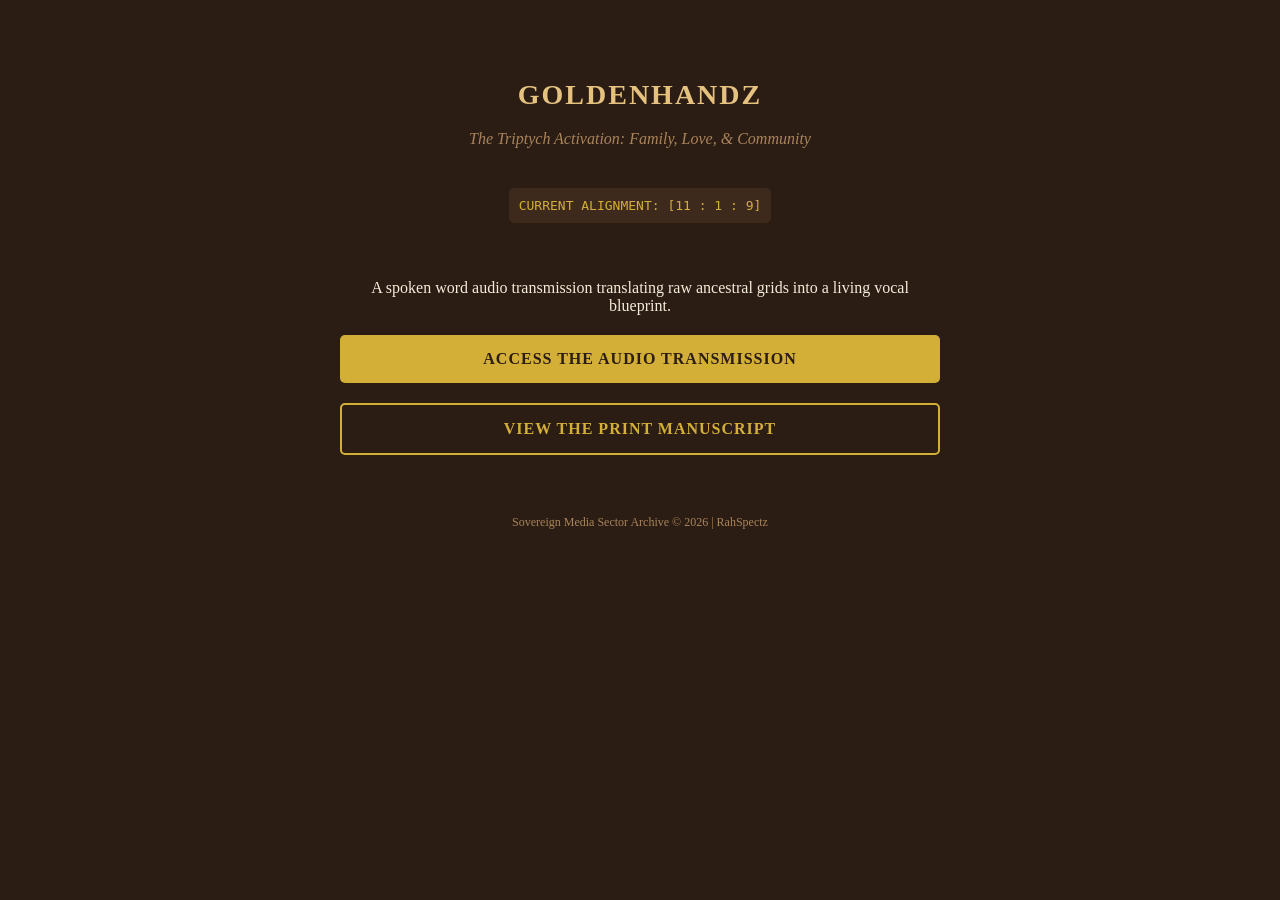
==== index.html @ a6b0001c "Deploy: Launch sovereign landing page interface" ====
<!DOCTYPE html>
<html lang="en">
<head>
    <meta charset="UTF-8">
    <meta name="viewport" content="width=device-width, initial-scale=1.0">
    <title>GoldenHandz | Spoken Word Archive</title>
    <style>
        body {
            background-color: #2b1d14;
            color: #f5ebd9;
            font-family: 'Georgia', serif;
            margin: 0;
            padding: 20px;
            text-align: center;
        }
        .container {
            max-width: 600px;
            margin: 0 auto;
            padding-top: 40px;
        }
        h1 {
            color: #e6c280;
            letter-spacing: 2px;
            text-transform: uppercase;
            font-size: 28px;
        }
        .subtitle {
            color: #a9845b;
            font-style: italic;
            margin-bottom: 40px;
        }
        .frequency {
            font-family: monospace;
            color: #d4af37;
            background: #3d2a1d;
            padding: 10px;
            border-radius: 5px;
            display: inline-block;
            margin-bottom: 40px;
        }
        .btn {
            display: block;
            background-color: #d4af37;
            color: #2b1d14;
            text-decoration: none;
            padding: 15px;
            font-weight: bold;
            border-radius: 5px;
            text-transform: uppercase;
            letter-spacing: 1px;
            margin: 20px 0;
            transition: background 0.3s;
        }
        .footer {
            margin-top: 60px;
            font-size: 12px;
            color: #a9845b;
        }
    </style>
</head>
<body>
    <div class="container">
        <h1>GoldenHandz</h1>
        <div class="subtitle">The Triptych Activation: Family, Love, & Community</div>
        
        <div class="frequency">CURRENT ALIGNMENT: [11 : 1 : 9]</div>
        
        <p>A spoken word audio transmission translating raw ancestral grids into a living vocal blueprint.</p>
        
        <!-- Link this to your free Bandcamp or Gumroad release page once created -->
        <a href="#" class="btn">Access the Audio Transmission</a>
        
        <!-- Direct link to view your compiled anthology PDF -->
        <a href="goldenhandz_spoken_word_anthology.pdf" class="btn" style="background: transparent; border: 2px solid #d4af37; color: #d4af37;">View the Print Manuscript</a>
        
        <div class="footer">
            Sovereign Media Sector Archive &copy; 2026 | RahSpectz
        </div>
    </div>
</body>
</html>
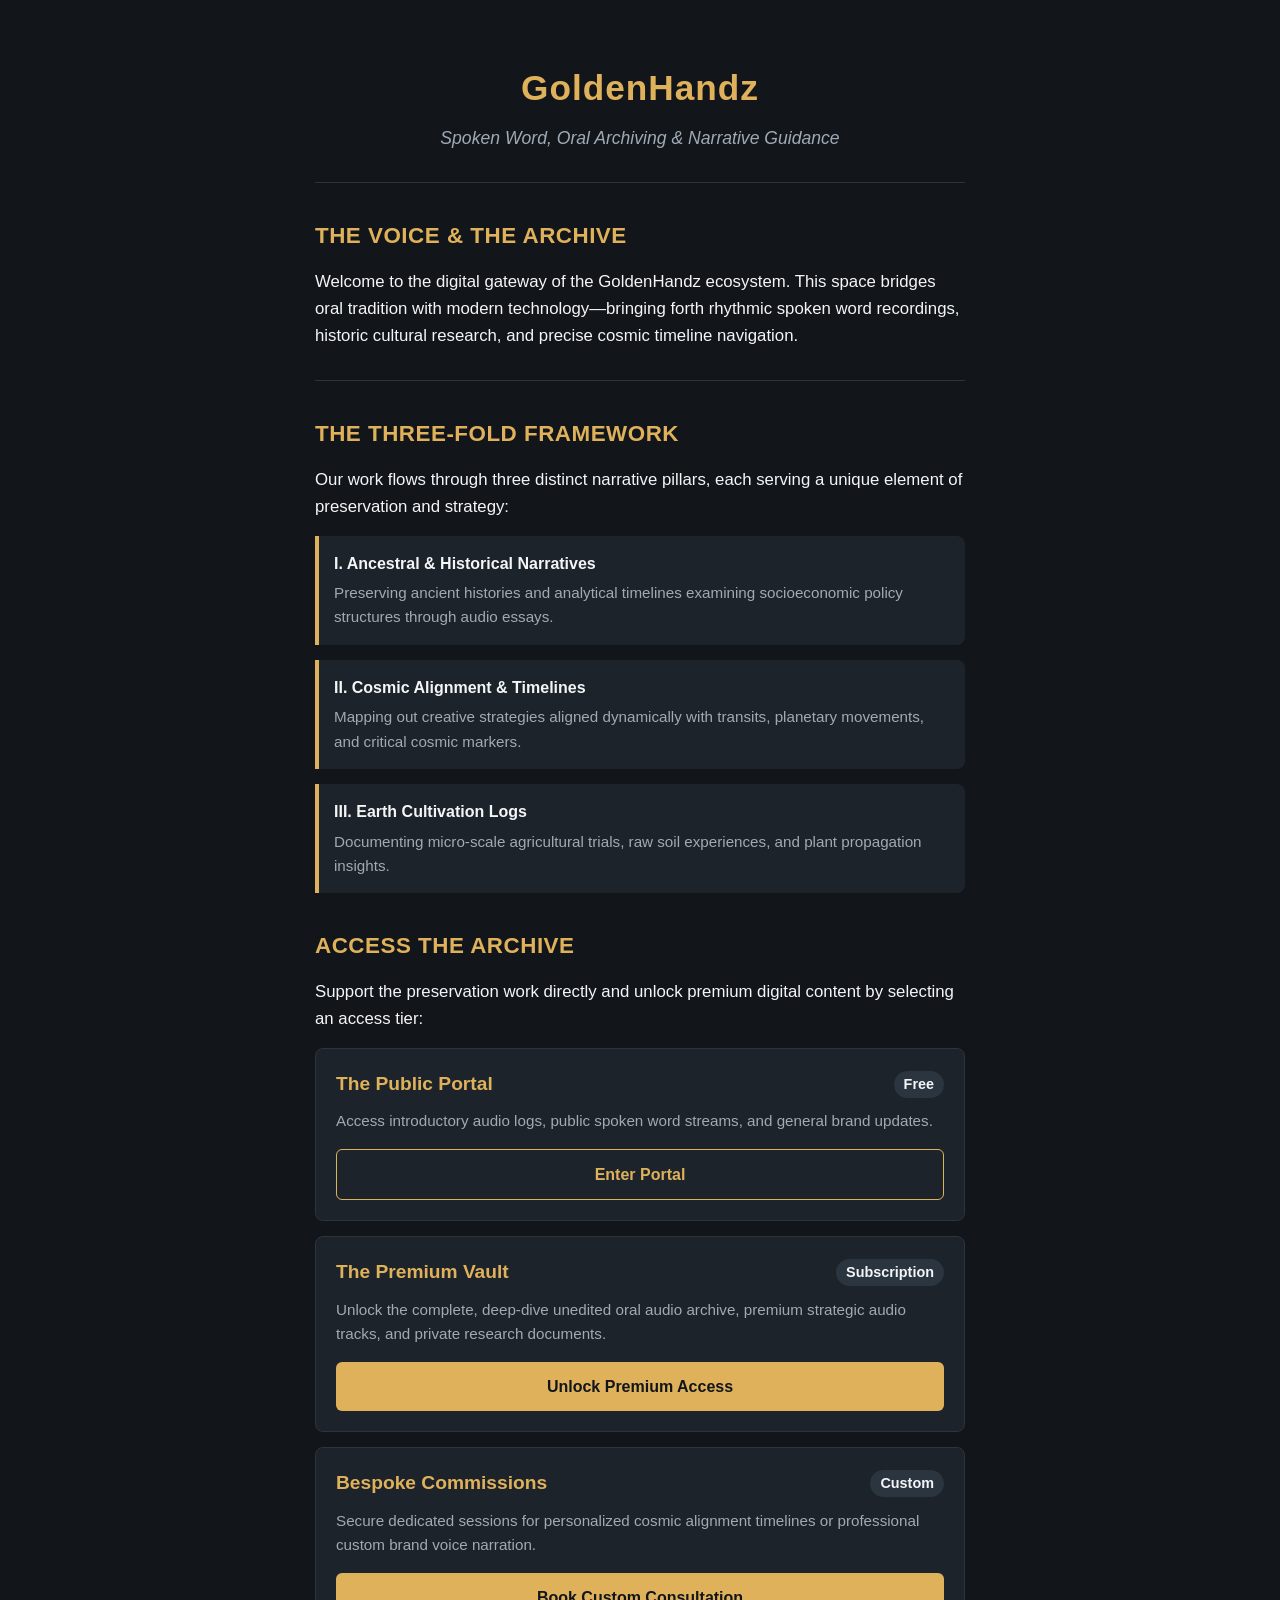
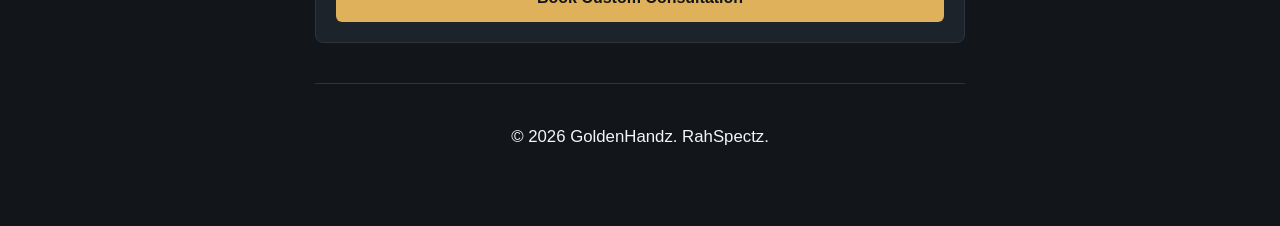
==== commit 7350efed: "Create index.html" ====
--- a/index.html
+++ b/index.html
@@ -3,79 +3,237 @@
 <head>
     <meta charset="UTF-8">
     <meta name="viewport" content="width=device-width, initial-scale=1.0">
-    <title>GoldenHandz | Spoken Word Archive</title>
+    <title>GoldenHandz | Spoken Word & Oral Archiving</title>
     <style>
+        /* Modern Minimalist & Cultural Aesthetic */
+        :root {
+            --gold: #dfb15b;
+            --dark-bg: #12161a;
+            --card-bg: #1c232a;
+            --text-light: #f4f5f6;
+            --text-muted: #a0aab5;
+        }
+
+        * {
+            box-sizing: border-box;
+            margin: 0;
+            padding: 0;
+        }
+
         body {
-            background-color: #2b1d14;
-            color: #f5ebd9;
-            font-family: 'Georgia', serif;
-            margin: 0;
+            background-color: var(--dark-bg);
+            color: var(--text-light);
+            font-family: -apple-system, BlinkMacSystemFont, "Segoe UI", Roboto, Helvetica, Arial, sans-serif;
+            line-height: 1.6;
             padding: 20px;
+        }
+
+        .container {
+            max-width: 650px;
+            margin: 0 auto;
+        }
+
+        /* Hero Header Section */
+        header {
             text-align: center;
-        }
-        .container {
-            max-width: 600px;
-            margin: 0 auto;
-            padding-top: 40px;
-        }
+            padding: 40px 0 30px 0;
+            border-bottom: 1px solid #2a3540;
+        }
+
         h1 {
-            color: #e6c280;
-            letter-spacing: 2px;
+            color: var(--gold);
+            font-size: 2.2rem;
+            letter-spacing: 1px;
+            margin-bottom: 8px;
+        }
+
+        .subtitle {
+            font-size: 1.1rem;
+            font-style: italic;
+            color: var(--text-muted);
+        }
+
+        h2 {
+            color: var(--gold);
+            font-size: 1.4rem;
+            margin: 35px 0 15px 0;
             text-transform: uppercase;
-            font-size: 28px;
-        }
-        .subtitle {
-            color: #a9845b;
-            font-style: italic;
-            margin-bottom: 40px;
-        }
-        .frequency {
-            font-family: monospace;
-            color: #d4af37;
-            background: #3d2a1d;
-            padding: 10px;
-            border-radius: 5px;
-            display: inline-block;
-            margin-bottom: 40px;
-        }
-        .btn {
+            letter-spacing: 0.5px;
+        }
+
+        p {
+            color: var(--text-light);
+            margin-bottom: 15px;
+            font-size: 1.05rem;
+        }
+
+        /* Three-Fold Pillars Layout */
+        .pillar-container {
+            display: grid;
+            gap: 15px;
+            margin-top: 15px;
+        }
+
+        .pillar-card {
+            background-color: var(--card-bg);
+            border-left: 4px solid var(--gold);
+            padding: 15px;
+            border-radius: 0 8px 8px 0;
+        }
+
+        .pillar-title {
+            font-weight: bold;
+            color: var(--text-light);
+            margin-bottom: 5px;
+        }
+
+        /* Tiered Monetization Tracks */
+        .tier-list {
+            list-style: none;
+        }
+
+        .tier-item {
+            background-color: var(--card-bg);
+            border: 1px solid #2a3540;
+            border-radius: 8px;
+            padding: 20px;
+            margin-bottom: 15px;
+        }
+
+        .tier-header {
+            display: flex;
+            justify-content: space-between;
+            align-items: center;
+            margin-bottom: 10px;
+        }
+
+        .tier-name {
+            font-size: 1.2rem;
+            font-weight: bold;
+            color: var(--gold);
+        }
+
+        .tier-price {
+            font-weight: bold;
+            background: #2a3540;
+            padding: 2px 10px;
+            border-radius: 20px;
+            font-size: 0.9rem;
+        }
+
+        /* Direct Action Buttons */
+        .cta-btn {
             display: block;
-            background-color: #d4af37;
-            color: #2b1d14;
+            text-align: center;
+            background-color: var(--gold);
+            color: #12161a;
             text-decoration: none;
-            padding: 15px;
-            font-weight: bold;
-            border-radius: 5px;
-            text-transform: uppercase;
-            letter-spacing: 1px;
-            margin: 20px 0;
-            transition: background 0.3s;
-        }
-        .footer {
-            margin-top: 60px;
-            font-size: 12px;
-            color: #a9845b;
+            font-weight: bold;
+            padding: 12px;
+            border-radius: 6px;
+            margin-top: 15px;
+            transition: opacity 0.2s ease;
+        }
+
+        .cta-btn:hover {
+            opacity: 0.9;
+        }
+
+        footer {
+            text-align: center;
+            padding: 40px 0;
+            color: var(--text-muted);
+            font-size: 0.85rem;
+            border-top: 1px solid #2a3540;
+            margin-top: 40px;
         }
     </style>
 </head>
 <body>
+
     <div class="container">
-        <h1>GoldenHandz</h1>
-        <div class="subtitle">The Triptych Activation: Family, Love, & Community</div>
         
-        <div class="frequency">CURRENT ALIGNMENT: [11 : 1 : 9]</div>
-        
-        <p>A spoken word audio transmission translating raw ancestral grids into a living vocal blueprint.</p>
-        
-        <!-- Link this to your free Bandcamp or Gumroad release page once created -->
-        <a href="#" class="btn">Access the Audio Transmission</a>
-        
-        <!-- Direct link to view your compiled anthology PDF -->
-        <a href="goldenhandz_spoken_word_anthology.pdf" class="btn" style="background: transparent; border: 2px solid #d4af37; color: #d4af37;">View the Print Manuscript</a>
-        
-        <div class="footer">
-            Sovereign Media Sector Archive &copy; 2026 | RahSpectz
-        </div>
+        <!-- Hero Section -->
+        <header>
+            <h1>GoldenHandz</h1>
+            <div class="subtitle">Spoken Word, Oral Archiving & Narrative Guidance</div>
+        </header>
+
+        <!-- Brand Introduction / The Hook -->
+        <section>
+            <h2>The Voice & The Archive</h2>
+            <p>Welcome to the digital gateway of the GoldenHandz ecosystem. This space bridges oral tradition with modern technology—bringing forth rhythmic spoken word recordings, historic cultural research, and precise cosmic timeline navigation.</p>
+        </section>
+
+        <hr style="border: 0; height: 1px; background: #2a3540; margin: 30px 0;">
+
+        <!-- Section 1: The Three-Fold Storytelling Framework -->
+        <section>
+            <h2>The Three-Fold Framework</h2>
+            <p>Our work flows through three distinct narrative pillars, each serving a unique element of preservation and strategy:</p>
+            
+            <div class="pillar-container">
+                <div class="pillar-card">
+                    <div class="pillar-title">I. Ancestral & Historical Narratives</div>
+                    <p style="font-size: 0.95rem; color: var(--text-muted); margin: 0;">Preserving ancient histories and analytical timelines examining socioeconomic policy structures through audio essays.</p>
+                </div>
+                
+                <div class="pillar-card">
+                    <div class="pillar-title">II. Cosmic Alignment & Timelines</div>
+                    <p style="font-size: 0.95rem; color: var(--text-muted); margin: 0;">Mapping out creative strategies aligned dynamically with transits, planetary movements, and critical cosmic markers.</p>
+                </div>
+                
+                <div class="pillar-card">
+                    <div class="pillar-title">III. Earth Cultivation Logs</div>
+                    <p style="font-size: 0.95rem; color: var(--text-muted); margin: 0;">Documenting micro-scale agricultural trials, raw soil experiences, and plant propagation insights.</p>
+                </div>
+            </div>
+        </section>
+
+        <!-- Section 2: Spoken Word Membership Tiers -->
+        <section>
+            <h2>Access the Archive</h2>
+            <p>Support the preservation work directly and unlock premium digital content by selecting an access tier:</p>
+            
+            <ul class="tier-list">
+                <!-- Tier 1 -->
+                <li class="tier-item">
+                    <div class="tier-header">
+                        <span class="tier-name">The Public Portal</span>
+                        <span class="tier-price">Free</span>
+                    </div>
+                    <p style="font-size: 0.95rem; color: var(--text-muted);">Access introductory audio logs, public spoken word streams, and general brand updates.</p>
+                    <a href="#" class="cta-btn" style="background: transparent; border: 1px solid var(--gold); color: var(--gold);">Enter Portal</a>
+                </li>
+
+                <!-- Tier 2 -->
+                <li class="tier-item">
+                    <div class="tier-header">
+                        <span class="tier-name">The Premium Vault</span>
+                        <span class="tier-price">Subscription</span>
+                    </div>
+                    <p style="font-size: 0.95rem; color: var(--text-muted);">Unlock the complete, deep-dive unedited oral audio archive, premium strategic audio tracks, and private research documents.</p>
+                    <a href="#" class="cta-btn">Unlock Premium Access</a>
+                </li>
+
+                <!-- Tier 3 -->
+                <li class="tier-item">
+                    <div class="tier-header">
+                        <span class="tier-name">Bespoke Commissions</span>
+                        <span class="tier-price">Custom</span>
+                    </div>
+                    <p style="font-size: 0.95rem; color: var(--text-muted);">Secure dedicated sessions for personalized cosmic alignment timelines or professional custom brand voice narration.</p>
+                    <a href="#" class="cta-btn">Book Custom Consultation</a>
+                </li>
+            </ul>
+        </section>
+
+        <!-- Footer -->
+        <footer>
+            <p>&copy; 2026 GoldenHandz. RahSpectz.</p>
+        </footer>
+
     </div>
+
 </body>
 </html>
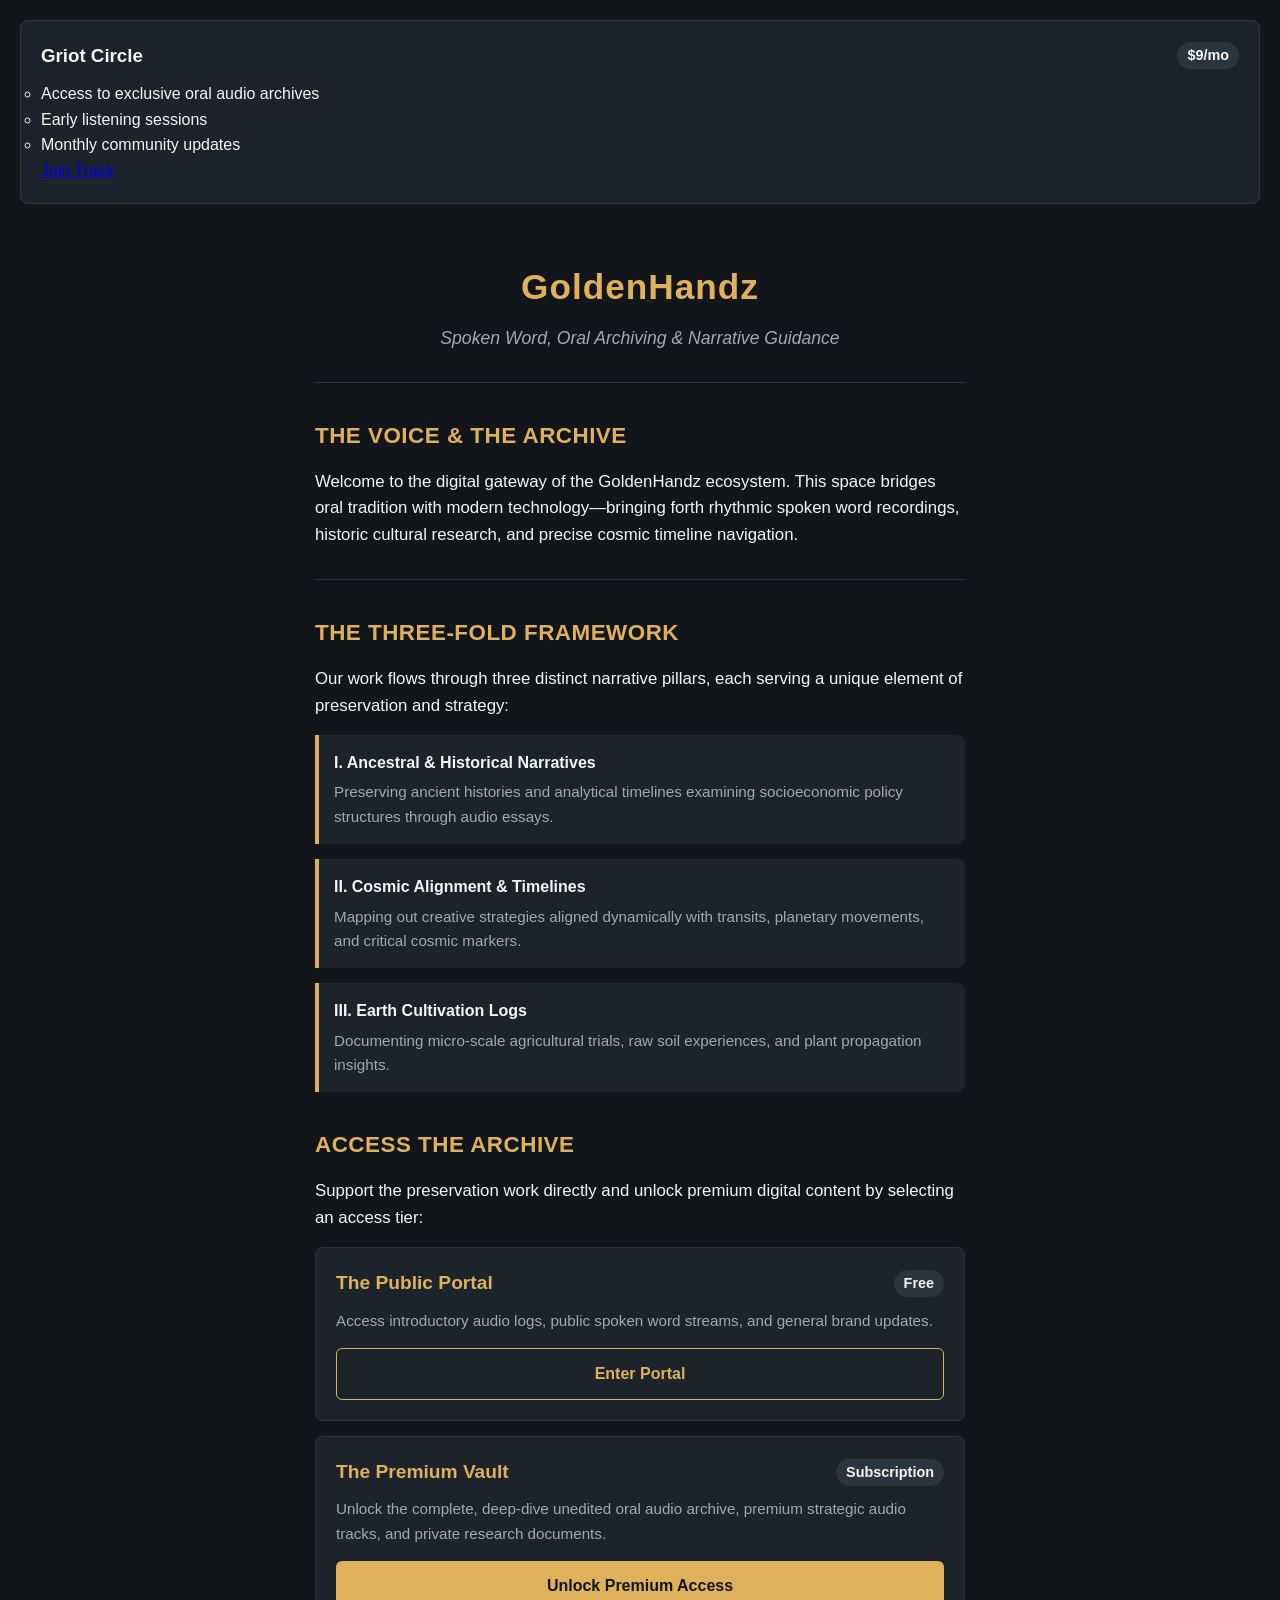
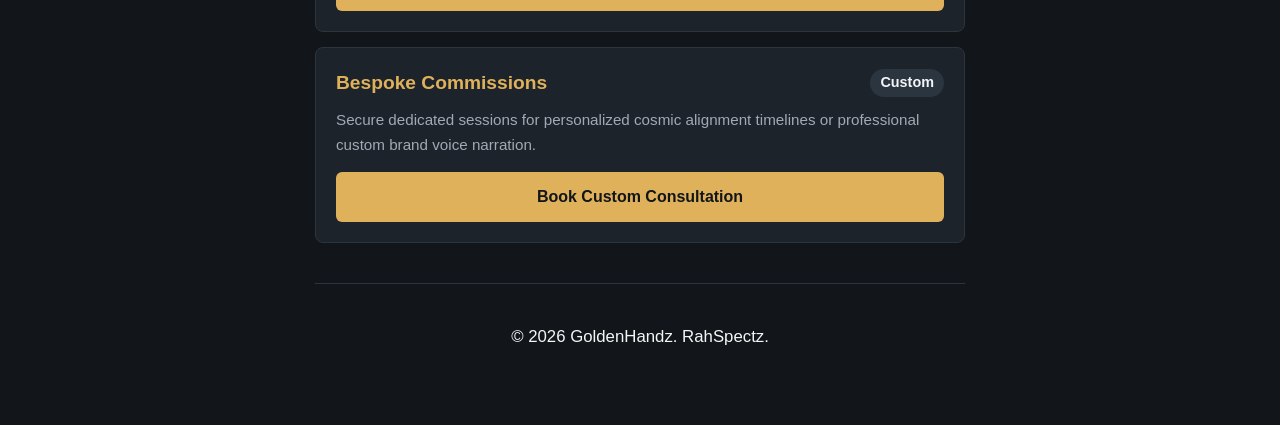
==== commit 1a662b5e: "Update index.html" ====
--- a/index.html
+++ b/index.html
@@ -149,7 +149,22 @@
         }
     </style>
 </head>
-<body>
+<body><!-- GoldenHandz Tiered Monetization Tracks -->
+<ul class="tier-list">
+    <li class="tier-item">
+        <div class="tier-header">
+            <h3 class="tier-title">Griot Circle</h3>
+            <span class="tier-price">$9/mo</span>
+        </div>
+        <ul class="tier-features">
+            <li>Access to exclusive oral audio archives</li>
+            <li>Early listening sessions</li>
+            <li>Monthly community updates</li>
+        </ul>
+        <a href="#" class="tier-button">Join Track</a>
+    </li>
+</ul>
+
 
     <div class="container">
         
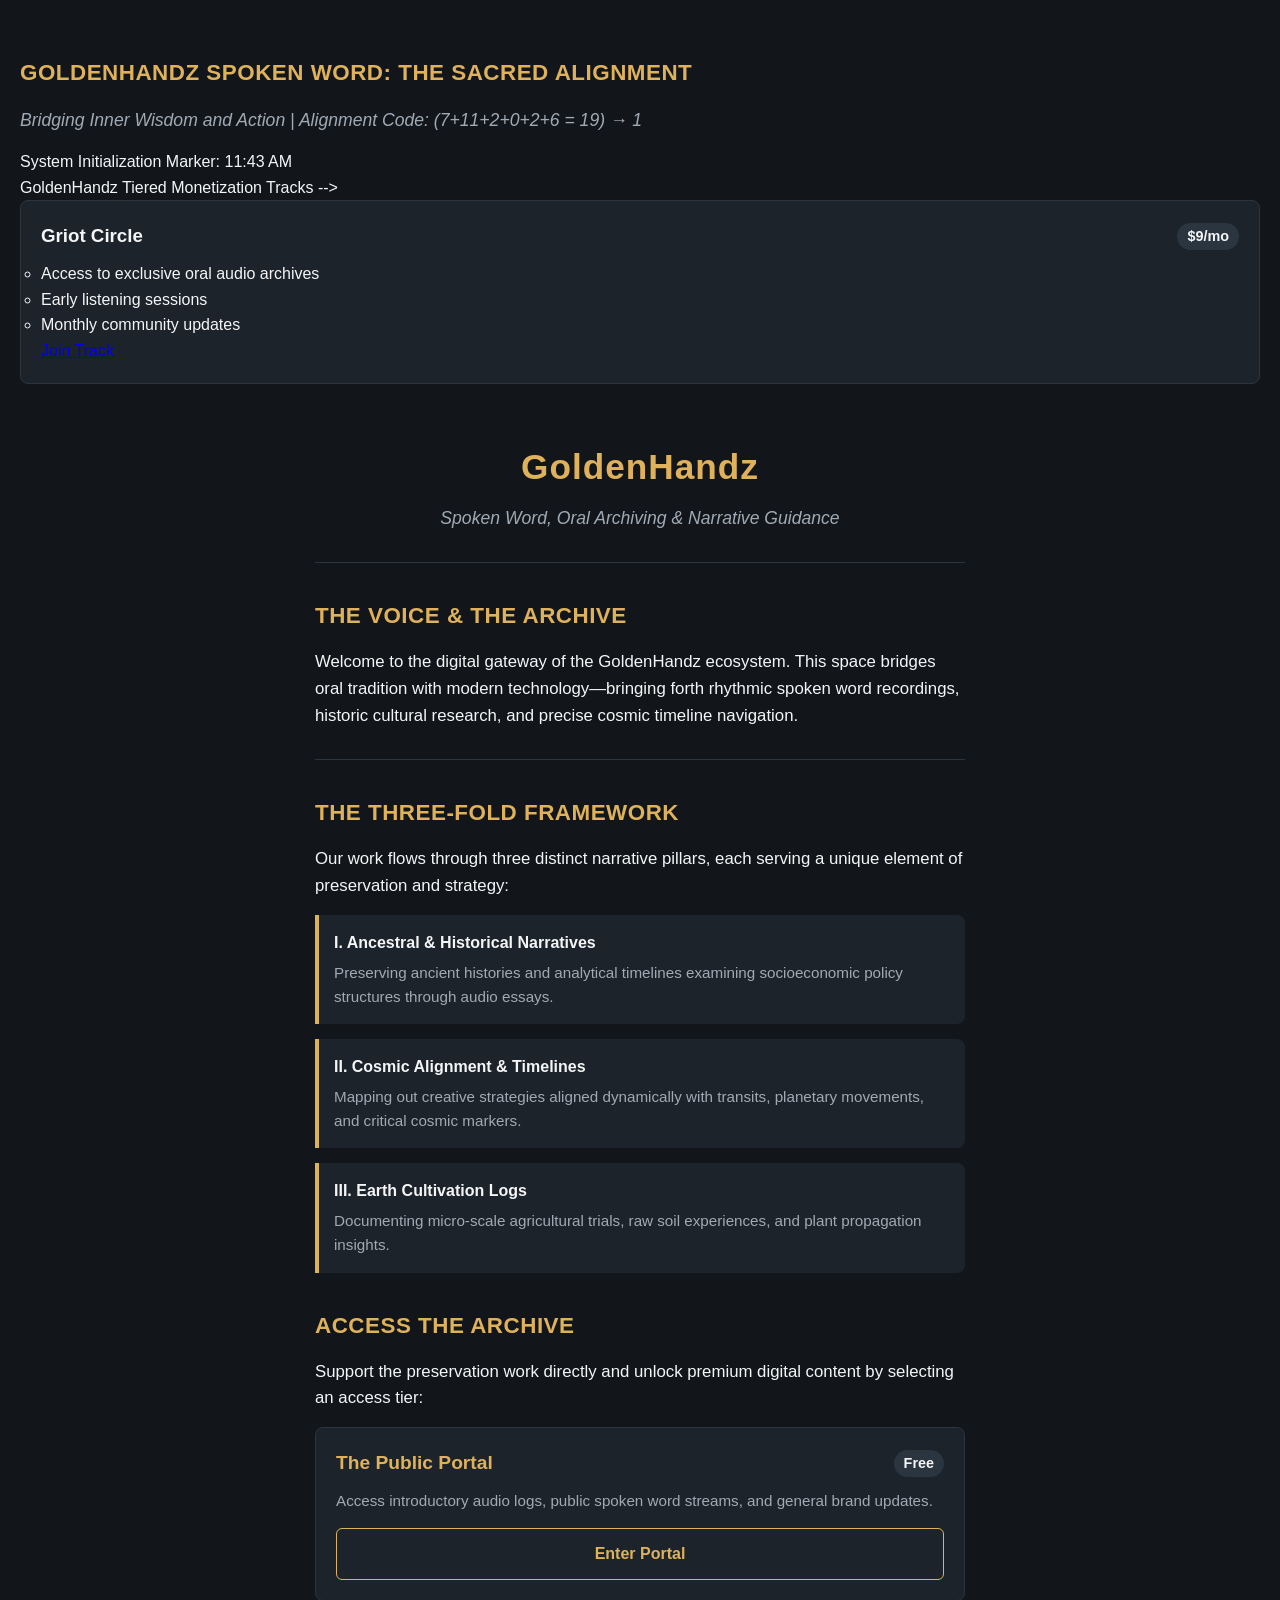
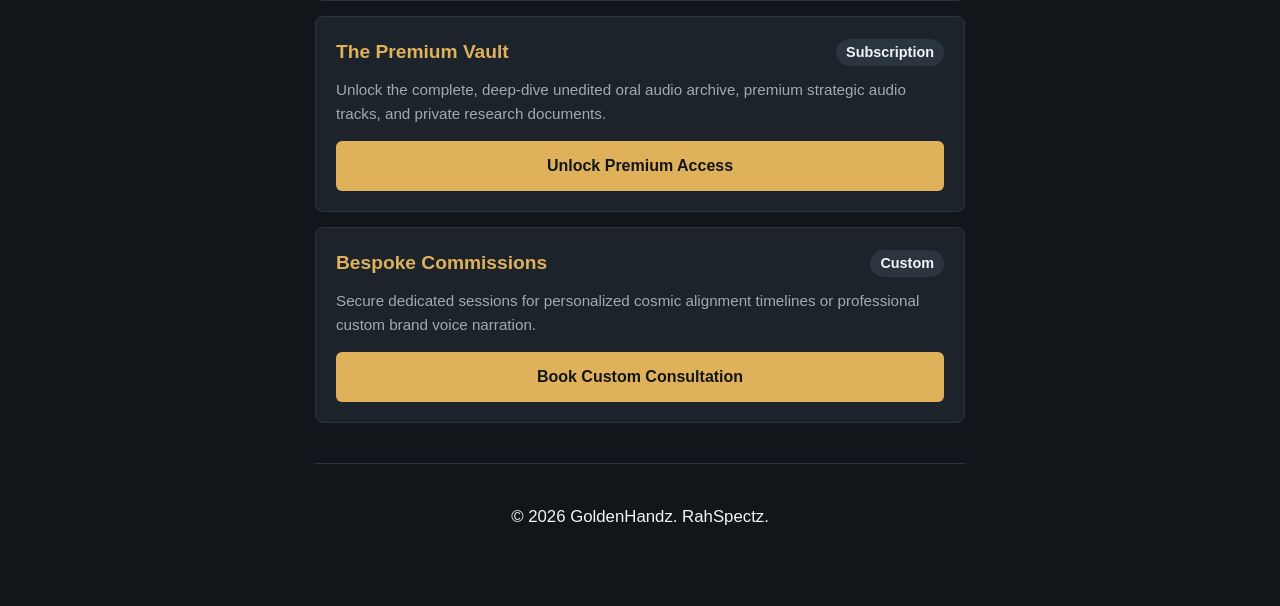
==== commit 2d2a1ed8: "Update index.html" ====
--- a/index.html
+++ b/index.html
@@ -149,7 +149,17 @@
         }
     </style>
 </head>
-<body><!-- GoldenHandz Tiered Monetization Tracks -->
+<body>
+
+<!-- Phase 0: Foundations & Portals (11 Gateway / 1 Architect) -->
+<div class="foundation-header-block">
+    <div class="sacred-alignment-banner">
+        <h2>GoldenHandz Spoken Word: The Sacred Alignment</h2>
+        <p class="subtitle">Bridging Inner Wisdom and Action | Alignment Code: (7+11+2+0+2+6 = 19) → 1</p>
+        <span class="timestamp-marker">System Initialization Marker: 11:43 AM</span>
+    </div>
+</div>
+ GoldenHandz Tiered Monetization Tracks -->
 <ul class="tier-list">
     <li class="tier-item">
         <div class="tier-header">
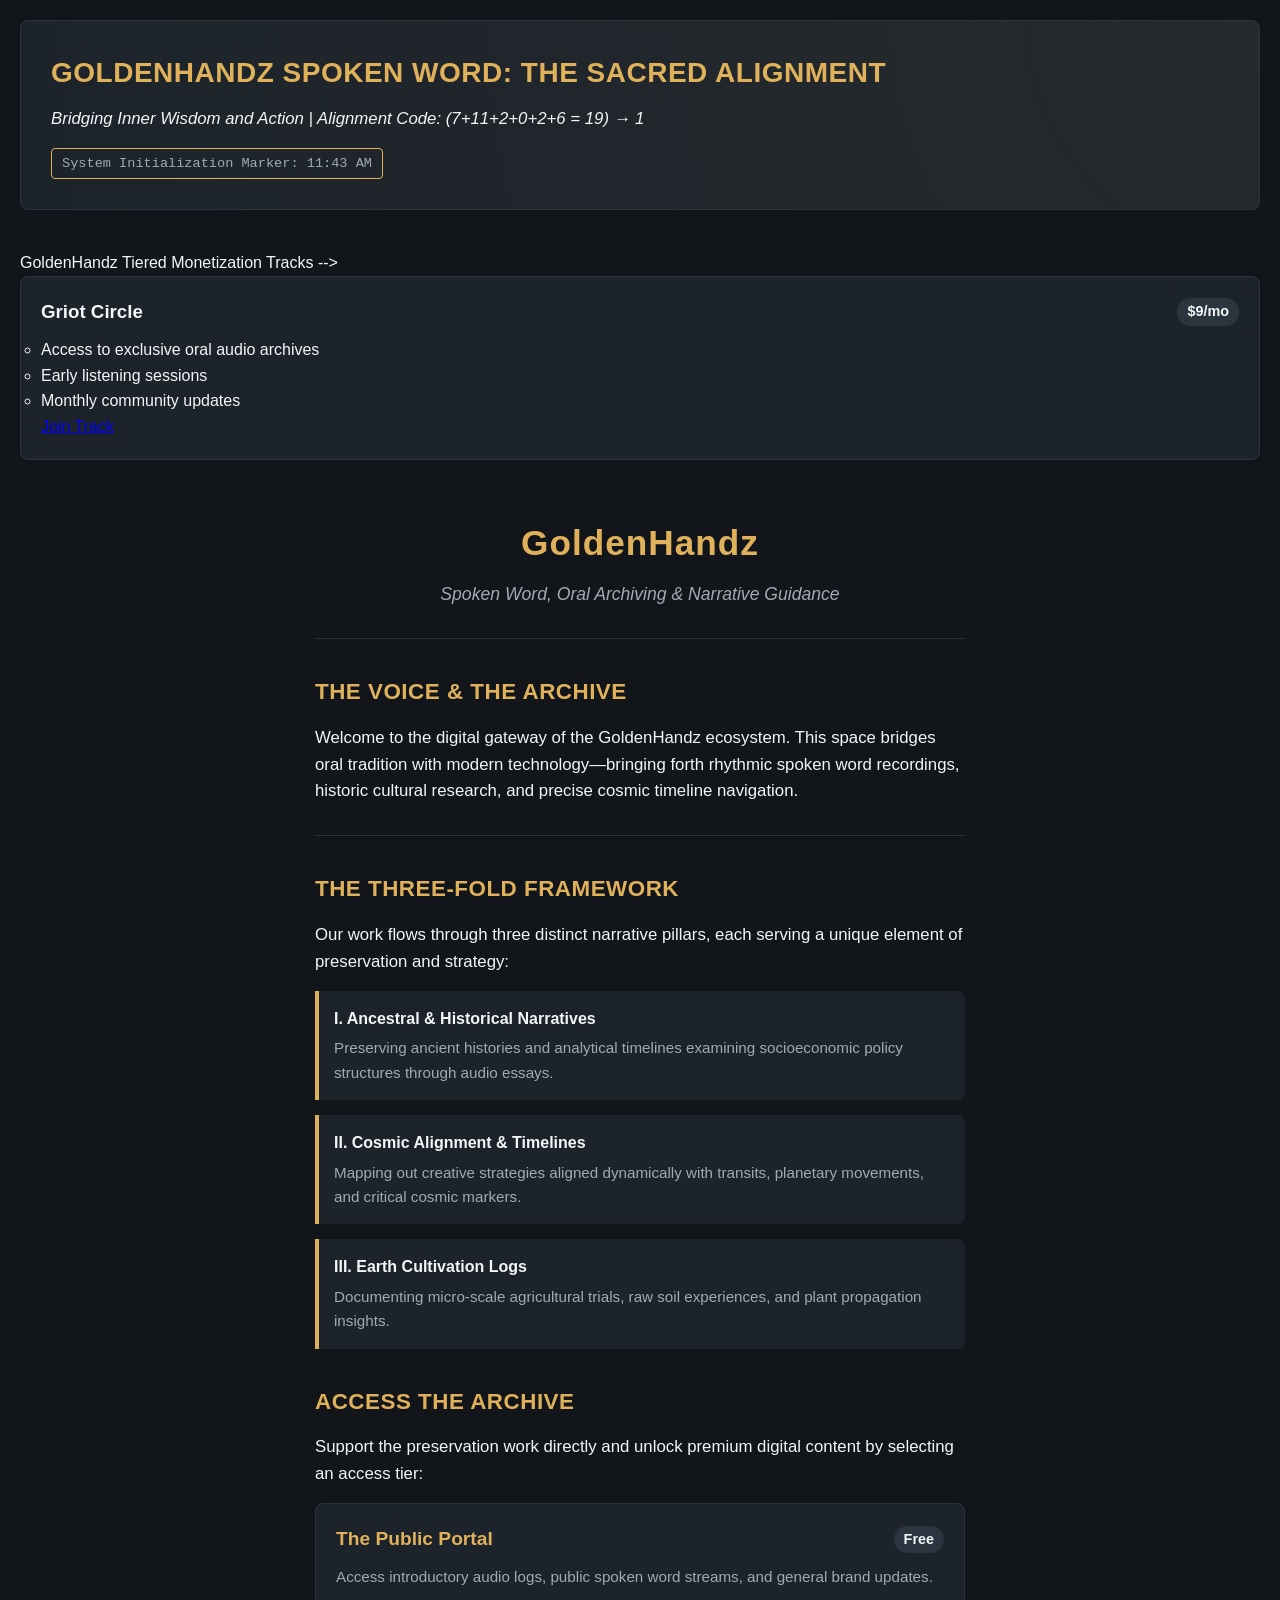
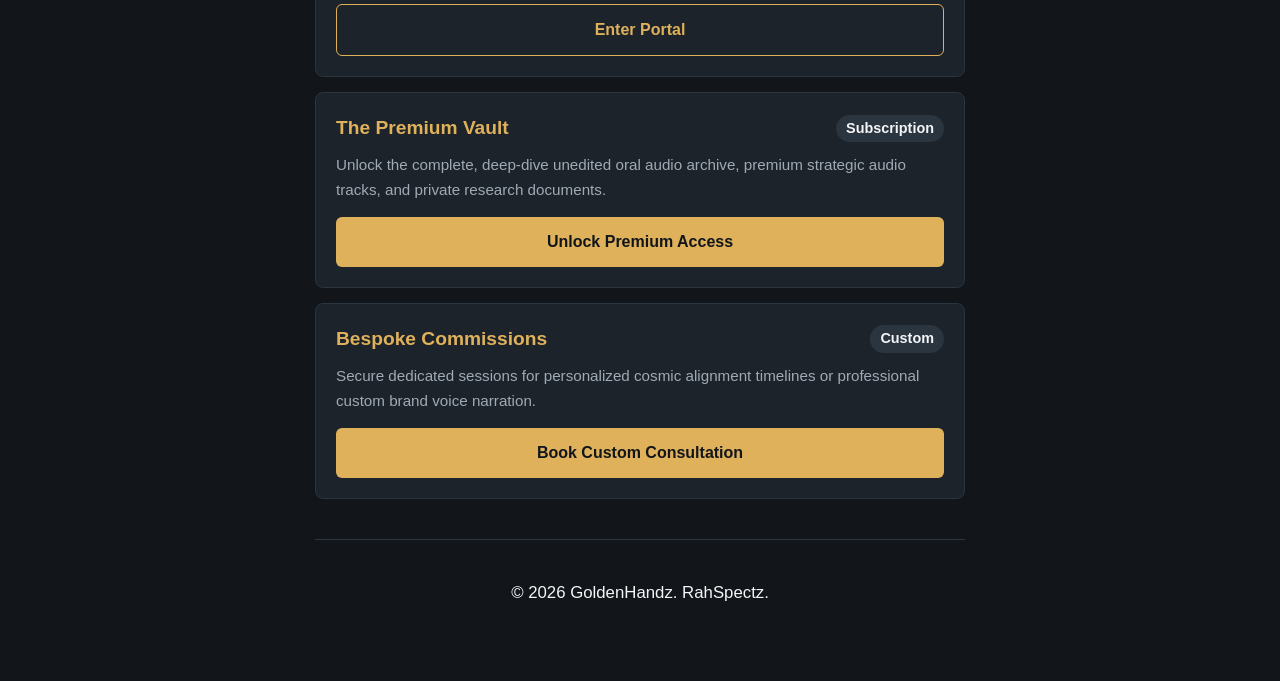
==== commit 0c213a5c: "Update index.html" ====
--- a/index.html
+++ b/index.html
@@ -147,6 +147,41 @@
             border-top: 1px solid #2a3540;
             margin-top: 40px;
         }
+/* Phase 0: Foundational Header Styles */
+.foundation-header-block {
+    width: 100%;
+    margin-bottom: 40px;
+    padding: 30px;
+    background-color: var(--card-bg);
+    border: 1px solid #2a3540;
+    border-radius: 8px;
+    background-image: radial-gradient(circle at top right, rgba(223, 177, 91, 0.05), transparent);
+}
+
+.sacred-alignment-banner h2 {
+    color: var(--gold);
+    font-size: 1.75rem;
+    letter-spacing: 0.5px;
+    margin: 0 0 10px 0;
+    text-transform: uppercase;
+}
+
+.sacred-alignment-banner .subtitle {
+    color: var(--text-light);
+    font-size: 1.05rem;
+    margin: 0 0 15px 0;
+}
+
+.sacred-alignment-banner .timestamp-marker {
+    display: inline-block;
+    font-size: 0.85rem;
+    color: var(--text-muted);
+    border: 1px solid var(--gold);
+    padding: 4px 10px;
+    border-radius: 4px;
+    font-family: monospace;
+}
+
     </style>
 </head>
 <body>
